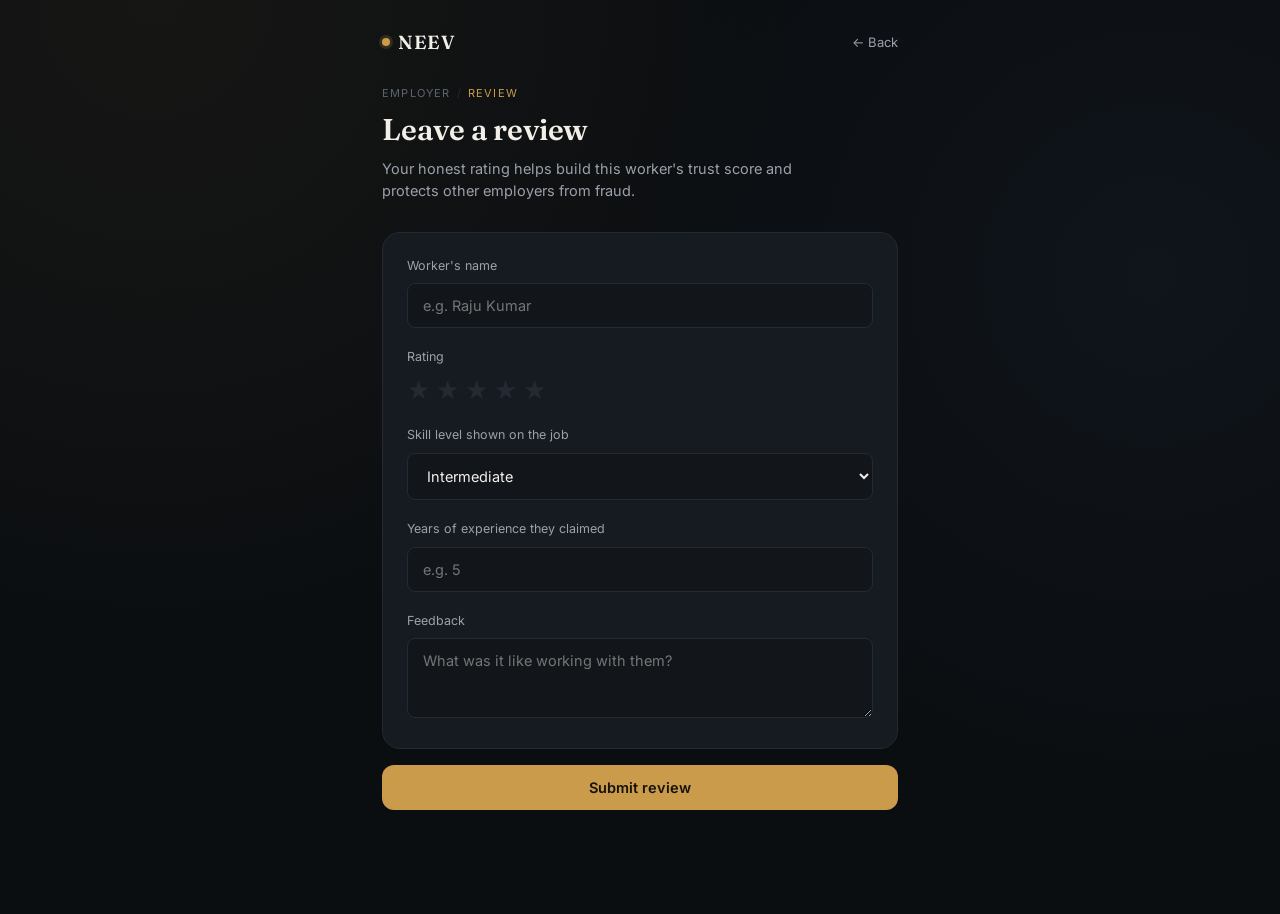
==== Frontend/Employer/review.html @ bcd95c90 "new ui" ====
<!DOCTYPE html>
<html lang="hi">
<head>
<meta charset="UTF-8" />
<meta name="viewport" content="width=device-width, initial-scale=1.0"/>
<title>NEEV — Leave a Review</title>
<link rel="stylesheet" href="../css/style.css">
</head>
<body>
<div class="shell">
  <div class="topbar">
    <a href="../index.html" class="brandmark"><span class="seal-dot"></span>NEEV</a>
    <a href="verify.html" class="back-link">← Back</a>
  </div>

  <nav class="crumbs">Employer <span class="sep">/</span> <span class="on">Review</span></nav>
  <h1>Leave a review</h1>
  <p class="lede">Your honest rating helps build this worker's trust score and protects other employers from fraud.</p>

  <div class="card">
    <div class="field">
      <label>Worker's name</label>
      <input type="text" id="workerName" placeholder="e.g. Raju Kumar" />
    </div>

    <div class="field">
      <label>Rating</label>
      <div class="stars" id="stars">
        <button data-v="1" onclick="setRating(1)">★</button>
        <button data-v="2" onclick="setRating(2)">★</button>
        <button data-v="3" onclick="setRating(3)">★</button>
        <button data-v="4" onclick="setRating(4)">★</button>
        <button data-v="5" onclick="setRating(5)">★</button>
      </div>
    </div>

    <div class="field">
      <label>Skill level shown on the job</label>
      <select id="skillLevel">
        <option value="beginner">Beginner</option>
        <option value="intermediate" selected>Intermediate</option>
        <option value="expert">Expert</option>
      </select>
    </div>

    <div class="field">
      <label>Years of experience they claimed</label>
      <input type="number" id="claimedYears" min="0" placeholder="e.g. 5" />
    </div>

    <div class="field" style="margin-bottom:0;">
      <label>Feedback</label>
      <textarea id="feedback" placeholder="What was it like working with them?"></textarea>
    </div>
  </div>

  <button class="btn btn-primary" id="submitBtn" onclick="submitReview()">Submit review</button>
  <div class="status-line" id="status"></div>
</div>

<script src="../js/api.js"></script>
<script>
  const params = new URLSearchParams(window.location.search);
  if (params.get('worker')) document.getElementById('workerName').value = params.get('worker');

  let rating = 0;
  function setRating(v) {
    rating = v;
    document.querySelectorAll('#stars button').forEach(b => {
      b.classList.toggle('on', Number(b.dataset.v) <= v);
    });
  }

  async function submitReview() {
    const worker_name = document.getElementById('workerName').value.trim();
    const feedback = document.getElementById('feedback').value.trim();
    const skill_level = document.getElementById('skillLevel').value;
    const claimed_experience_years = Number(document.getElementById('claimedYears').value || 0);

    if (!worker_name) return setStatus('Worker ka naam likho.', 'error');
    if (!rating) return setStatus('Rating select karo.', 'error');

    setStatus('Submitting…', '');
    document.getElementById('submitBtn').disabled = true;

    try {
      await neevFetch('/add-review', {
        method: 'POST',
        headers: { 'Content-Type': 'application/json' },
        body: JSON.stringify({ worker_name, rating, feedback, skill_level, claimed_experience_years })
      });
      setStatus('✓ Review submitted. Thanks for keeping NEEV honest.', 'success');
      document.getElementById('submitBtn').innerText = 'Review submitted ✓';
    } catch (err) {
      setStatus('Could not submit — try again in a moment.', 'error');
      document.getElementById('submitBtn').disabled = false;
    }
  }

  function setStatus(msg, type) {
    const el = document.getElementById('status');
    el.innerText = msg;
    el.className = 'status-line ' + type;
  }
</script>
</body>
</html>
---- Frontend/css/style.css ----
/* ============================================================
   NEEV — design tokens
   Identity: a worker's skill credential treated like a sealed
   civic document — ledger rows, wax-seal verification stamp,
   brass + slate, ruled paper texture on the passport card.
   ============================================================ */

@import url('https://fonts.googleapis.com/css2?family=Fraunces:opsz,wght@9..144,400;9..144,500;9..144,600;9..144,700&family=Inter:wght@400;500;600;700&family=JetBrains+Mono:wght@400;500&display=swap');

:root{
  --bg:        #0B0E11;
  --bg-raised: #12161B;
  --bg-card:   #161B21;
  --line:      #232a32;
  --line-soft: #1c2128;

  --ink:       #F2EFE9;
  --ink-dim:   #9aa1ab;
  --ink-faint: #5b6470;

  --brass:     #C99B4B;
  --brass-dim: #8a6a36;
  --brass-glow: rgba(201,155,75,0.18);

  --good:      #3FA873;
  --good-bg:   #0e1f17;
  --bad:       #D1495B;
  --bad-bg:    #241214;
  --info:      #5C8BD6;

  --radius-lg: 18px;
  --radius-md: 12px;
  --radius-sm: 8px;

  --display: 'Fraunces', serif;
  --body: 'Inter', sans-serif;
  --mono: 'JetBrains Mono', monospace;
}

*{ margin:0; padding:0; box-sizing:border-box; }

html{ scroll-behavior:smooth; }

body{
  background: var(--bg);
  background-image:
    radial-gradient(circle at 12% 0%, rgba(201,155,75,0.06), transparent 45%),
    radial-gradient(circle at 90% 30%, rgba(92,139,214,0.05), transparent 40%);
  color: var(--ink);
  font-family: var(--body);
  min-height: 100vh;
  line-height: 1.5;
  -webkit-font-smoothing: antialiased;
}

a{ color: inherit; }

/* ---------- layout shell ---------- */
.shell{
  max-width: 560px;
  margin: 0 auto;
  padding: 28px 22px 72px;
  min-height: 100vh;
}

.topbar{
  display:flex;
  align-items:center;
  justify-content:space-between;
  margin-bottom: 28px;
}

.brandmark{
  font-family: var(--display);
  font-weight: 600;
  font-size: 19px;
  letter-spacing: 0.5px;
  display:flex;
  align-items:center;
  gap:8px;
  text-decoration:none;
  color: var(--ink);
}
.brandmark .seal-dot{
  width:8px; height:8px; border-radius:50%;
  background: var(--brass);
  box-shadow: 0 0 0 3px var(--brass-glow);
}

.back-link{
  font-size: 13px;
  color: var(--ink-dim);
  text-decoration:none;
  display:flex;
  align-items:center;
  gap:6px;
  transition: color .15s;
}
.back-link:hover{ color: var(--ink); }

nav.crumbs{
  display:flex;
  gap:6px;
  font-size: 11px;
  color: var(--ink-faint);
  text-transform:uppercase;
  letter-spacing: 1.2px;
  margin-bottom: 6px;
}
nav.crumbs .sep{ color: var(--line); }
nav.crumbs .on{ color: var(--brass); }

/* ---------- headings ---------- */
h1{
  font-family: var(--display);
  font-weight: 600;
  font-size: 30px;
  letter-spacing: -0.2px;
  margin-bottom: 6px;
}
.lede{
  color: var(--ink-dim);
  font-size: 14.5px;
  margin-bottom: 30px;
  max-width: 440px;
}

.eyebrow{
  font-size: 10.5px;
  text-transform: uppercase;
  letter-spacing: 1.6px;
  color: var(--ink-faint);
  margin-bottom: 10px;
  display:flex;
  align-items:center;
  gap:8px;
}
.eyebrow::after{
  content:"";
  flex:1;
  height:1px;
  background: var(--line-soft);
}

/* ---------- cards ---------- */
.card{
  background: var(--bg-card);
  border: 1px solid var(--line);
  border-radius: var(--radius-lg);
  padding: 24px;
  margin-bottom: 16px;
}

.passport{
  background:
    repeating-linear-gradient(
      to bottom,
      transparent 0px, transparent 37px,
      var(--line-soft) 37px, var(--line-soft) 38px
    ),
    linear-gradient(165deg, #171c22, #12161b 60%);
  border: 1px solid var(--line);
  border-radius: var(--radius-lg);
  padding: 28px;
  position: relative;
  overflow: hidden;
}
.passport::before{
  content:"";
  position:absolute; inset:0;
  background: linear-gradient(180deg, var(--brass-glow), transparent 30%);
  pointer-events:none;
  opacity:.5;
}

/* ---------- seal badge (signature element) ---------- */
.seal{
  width: 76px; height: 76px;
  border-radius: 50%;
  border: 1.5px solid var(--brass);
  display:flex; align-items:center; justify-content:center;
  position: relative;
  flex-shrink:0;
  background: radial-gradient(circle, rgba(201,155,75,0.12), transparent 70%);
}
.seal::before, .seal::after{
  content:"";
  position:absolute;
  inset: 6px;
  border-radius:50%;
  border: 1px dashed var(--brass-dim);
}
.seal::after{ inset: 6px; transform: rotate(8deg); opacity:.6; }
.seal-mark{
  font-family: var(--display);
  font-weight: 700;
  font-size: 22px;
  color: var(--brass);
  position:relative; z-index:1;
}
@keyframes stampIn{
  0%{ transform: scale(2.2) rotate(-18deg); opacity:0; }
  60%{ transform: scale(0.92) rotate(4deg); opacity:1; }
  100%{ transform: scale(1) rotate(0); opacity:1; }
}
.seal.stamp{ animation: stampIn .55s cubic-bezier(.2,.9,.3,1.2) both; }

/* ---------- worker identity row ---------- */
.identity{
  display:flex;
  align-items:center;
  gap:16px;
  margin-bottom: 22px;
}
.identity .name{
  font-family: var(--display);
  font-size: 23px;
  font-weight: 600;
}
.identity .tag{
  font-size: 12px;
  color: var(--good);
  display:flex; align-items:center; gap:5px;
  margin-top:3px;
}
.identity .tag .dot{ width:5px; height:5px; border-radius:50%; background:var(--good); }

/* ---------- ledger rows (skills / nsqf) ---------- */
.ledger-row{
  display:flex;
  justify-content:space-between;
  align-items:center;
  padding: 11px 0;
  border-bottom: 1px solid var(--line-soft);
  font-size: 13.5px;
}
.ledger-row:last-child{ border-bottom:none; }
.ledger-row.muted{ opacity:.35; }
.ledger-skill{ color: var(--ink); }
.ledger-skill .yrs{ color: var(--ink-faint); font-size:11.5px; margin-left:6px; }
.ledger-right{ display:flex; gap:8px; align-items:center; }

.pill{
  font-size: 11.5px;
  padding: 3px 10px;
  border-radius: 20px;
  border: 1px solid var(--line);
  color: var(--ink-dim);
  white-space:nowrap;
}
.pill.level{ border-color:#3a4a73; color:#9db4e8; background:#11182b; }
.pill.brass{ border-color: var(--brass-dim); color: var(--brass); background:#1c160a; }
.pill.good{ border-color:#1f5c3f; color:var(--good); background:var(--good-bg); }
.pill.bad{ border-color:#7a2533; color:var(--bad); background:var(--bad-bg); }
.pill.conf-high{ color:var(--good); }
.pill.conf-medium{ color:var(--brass); }
.pill.conf-low{ color:var(--bad); }

/* skill chips (confirm step) */
.chips{ display:flex; flex-wrap:wrap; gap:9px; }
.chip{
  display:flex; align-items:center; gap:8px;
  background: var(--good-bg);
  border: 1px solid #1f5c3f;
  color: var(--good);
  padding: 7px 8px 7px 14px;
  border-radius: 20px;
  font-size: 13px;
}
.chip.removed{
  background: transparent;
  border-color: var(--line);
  color: var(--ink-faint);
  text-decoration: line-through;
}
.chip button{
  background:none; border:none; cursor:pointer;
  color: inherit; font-size:15px; line-height:1;
  width:18px; height:18px; border-radius:50%;
  display:flex; align-items:center; justify-content:center;
}
.chip button:hover{ background: rgba(255,255,255,0.08); }

/* ---------- buttons ---------- */
.btn{
  width:100%;
  padding: 14px 18px;
  border-radius: var(--radius-md);
  border: none;
  font-family: var(--body);
  font-size: 14.5px;
  font-weight: 600;
  cursor: pointer;
  display:flex; align-items:center; justify-content:center; gap:8px;
  transition: transform .12s, filter .15s, background .15s;
  text-decoration:none;
}
.btn:active{ transform: scale(0.98); }
.btn:disabled{ opacity:.4; cursor:not-allowed; transform:none; }

.btn-primary{ background: var(--brass); color: #16110a; }
.btn-primary:hover:not(:disabled){ filter: brightness(1.08); }

.btn-good{ background: var(--good); color: #06140d; }
.btn-good:hover:not(:disabled){ filter: brightness(1.08); }

.btn-ghost{
  background: transparent;
  border: 1px solid var(--line);
  color: var(--ink-dim);
}
.btn-ghost:hover{ border-color: var(--ink-faint); color: var(--ink); }

.btn-whatsapp{ background:#25D366; color:#06210f; }

.btn-row{ display:flex; gap:10px; }

/* ---------- inputs ---------- */
.field{ margin-bottom: 20px; }
.field label{
  display:block;
  font-size: 12.5px;
  color: var(--ink-dim);
  margin-bottom: 8px;
}
.field input, .field textarea, .field select{
  width:100%;
  padding: 13px 15px;
  background: var(--bg-raised);
  border: 1px solid var(--line);
  border-radius: var(--radius-sm);
  color: var(--ink);
  font-family: var(--body);
  font-size: 14.5px;
  outline:none;
  transition: border-color .15s;
}
.field input:focus, .field textarea:focus, .field select:focus{ border-color: var(--brass); }
.field textarea{ resize:vertical; min-height:80px; }

.stars{ display:flex; gap:6px; }
.stars button{
  background:none; border:none; cursor:pointer;
  font-size:26px; color: var(--line);
  transition: color .12s, transform .12s;
}
.stars button.on{ color: var(--brass); }
.stars button:hover{ transform: scale(1.12); }

/* ---------- status / banners ---------- */
.status-line{
  font-size: 13px;
  color: var(--brass);
  text-align:center;
  margin-top: 14px;
  min-height: 18px;
}
.status-line.error{ color: var(--bad); }
.status-line.success{ color: var(--good); }

.banner{
  display:inline-flex;
  align-items:center;
  gap:7px;
  padding: 7px 16px;
  border-radius: 20px;
  font-size: 12.5px;
  font-weight:600;
  margin-bottom: 18px;
}
.banner.good{ background: var(--good-bg); border:1px solid #1f5c3f; color: var(--good); }
.banner.bad{ background: var(--bad-bg); border:1px solid #7a2533; color: var(--bad); }
.banner.info{ background:#0f1722; border:1px solid #2a3c57; color: var(--info); }

/* ---------- mic / record ---------- */
.mic-wrap{ display:flex; flex-direction:column; align-items:center; margin: 30px 0 18px; }
.mic-btn{
  width: 96px; height: 96px;
  border-radius:50%;
  background: var(--good);
  border:none; cursor:pointer;
  font-size: 32px;
  display:flex; align-items:center; justify-content:center;
  box-shadow: 0 0 0 0 rgba(63,168,115,0.45);
  transition: transform .15s, background .2s;
}
.mic-btn:hover{ transform: scale(1.04); }
.mic-btn.recording{
  background: var(--bad);
  animation: ring 1.4s infinite;
}
@keyframes ring{
  0%{ box-shadow: 0 0 0 0 rgba(209,73,91,0.45); }
  70%{ box-shadow: 0 0 0 16px rgba(209,73,91,0); }
  100%{ box-shadow: 0 0 0 0 rgba(209,73,91,0); }
}

/* ---------- nav grid (home) ---------- */
.grid-cards{ display:flex; flex-direction:column; gap:12px; }
.nav-card{
  display:flex; align-items:center; gap:16px;
  background: var(--bg-card);
  border: 1px solid var(--line);
  border-radius: var(--radius-lg);
  padding: 20px 22px;
  text-decoration:none;
  color: var(--ink);
  transition: border-color .15s, transform .15s, background .15s;
}
.nav-card:hover{ border-color: var(--brass-dim); transform: translateY(-2px); background:#191f26; }
.nav-card .icon{
  width:46px; height:46px; border-radius:12px;
  display:flex; align-items:center; justify-content:center;
  font-size:20px; flex-shrink:0;
  background: var(--bg-raised);
  border:1px solid var(--line);
}
.nav-card .title{ font-family:var(--display); font-weight:600; font-size:16.5px; margin-bottom:2px; }
.nav-card .desc{ font-size:12.5px; color: var(--ink-dim); line-height:1.5; }
.nav-card .arrow{ margin-left:auto; color: var(--ink-faint); }

/* ---------- stat tiles ---------- */
.stat-grid{ display:grid; grid-template-columns: 1fr 1fr; gap:12px; margin-bottom:16px; }
.stat-tile{
  background: var(--bg-card);
  border: 1px solid var(--line);
  border-radius: var(--radius-md);
  padding: 18px;
}
.stat-tile .num{ font-family: var(--display); font-size: 28px; font-weight:600; color: var(--brass); }
.stat-tile .label{ font-size:11.5px; color: var(--ink-dim); margin-top:4px; text-transform:uppercase; letter-spacing:1px; }

/* ---------- qr ---------- */
.qr-frame{
  background:#fff;
  border-radius:16px;
  padding:22px;
  display:flex; flex-direction:column; align-items:center;
  margin-bottom:16px;
}
.qr-frame img{ width:200px; height:200px; }
.qr-frame .cap{ color:#555; font-size:11.5px; margin-top:10px; }

.hash-box{
  background: var(--bg-raised);
  border:1px solid var(--line);
  border-radius:10px;
  padding:13px 16px;
  margin-bottom:18px;
}
.hash-box .lbl{ font-size:10.5px; color:var(--ink-faint); text-transform:uppercase; letter-spacing:1px; margin-bottom:5px; }
.hash-box .val{ font-family:var(--mono); font-size:10.5px; color:var(--ink-faint); word-break:break-all; }

/* ---------- scan options ---------- */
.opt-row{ display:flex; gap:10px; margin-bottom:20px; }
.opt-btn{
  flex:1;
  padding: 12px;
  border-radius: 10px;
  border: 1px solid var(--line);
  background: var(--bg-card);
  color: var(--ink-dim);
  font-size: 13px;
  cursor:pointer;
  text-align:center;
  transition: all .15s;
}
.opt-btn.active{ border-color: var(--brass); color: var(--ink); background:#1c1810; }

video{ width:100%; border-radius:12px; border:1px solid var(--line); }
.upload-area{
  border: 2px dashed var(--line);
  border-radius:12px;
  padding: 36px;
  text-align:center;
  cursor:pointer;
  transition: border-color .15s;
}
.upload-area:hover{ border-color: var(--brass); }

/* ---------- endorsement list ---------- */
.endorse-item{
  border-bottom:1px solid var(--line-soft);
  padding: 14px 0;
}
.endorse-item:last-child{ border-bottom:none; }
.endorse-item .who{ font-size:13.5px; font-weight:600; }
.endorse-item .role{ font-size:11.5px; color: var(--brass); margin-left:6px; }
.endorse-item .dur{ font-size:11.5px; color:var(--ink-faint); }
.endorse-item .cmt{ font-size:13px; color: var(--ink-dim); margin-top:5px; line-height:1.5; }

.empty-state{
  text-align:center;
  padding: 30px 10px;
  color: var(--ink-faint);
  font-size: 13px;
}

/* footer */
.footer-note{
  text-align:center;
  font-size:11.5px;
  color: var(--ink-faint);
  margin-top: 36px;
  letter-spacing:.3px;
}

@media (prefers-reduced-motion: reduce){
  *{ animation:none !important; transition:none !important; }
}
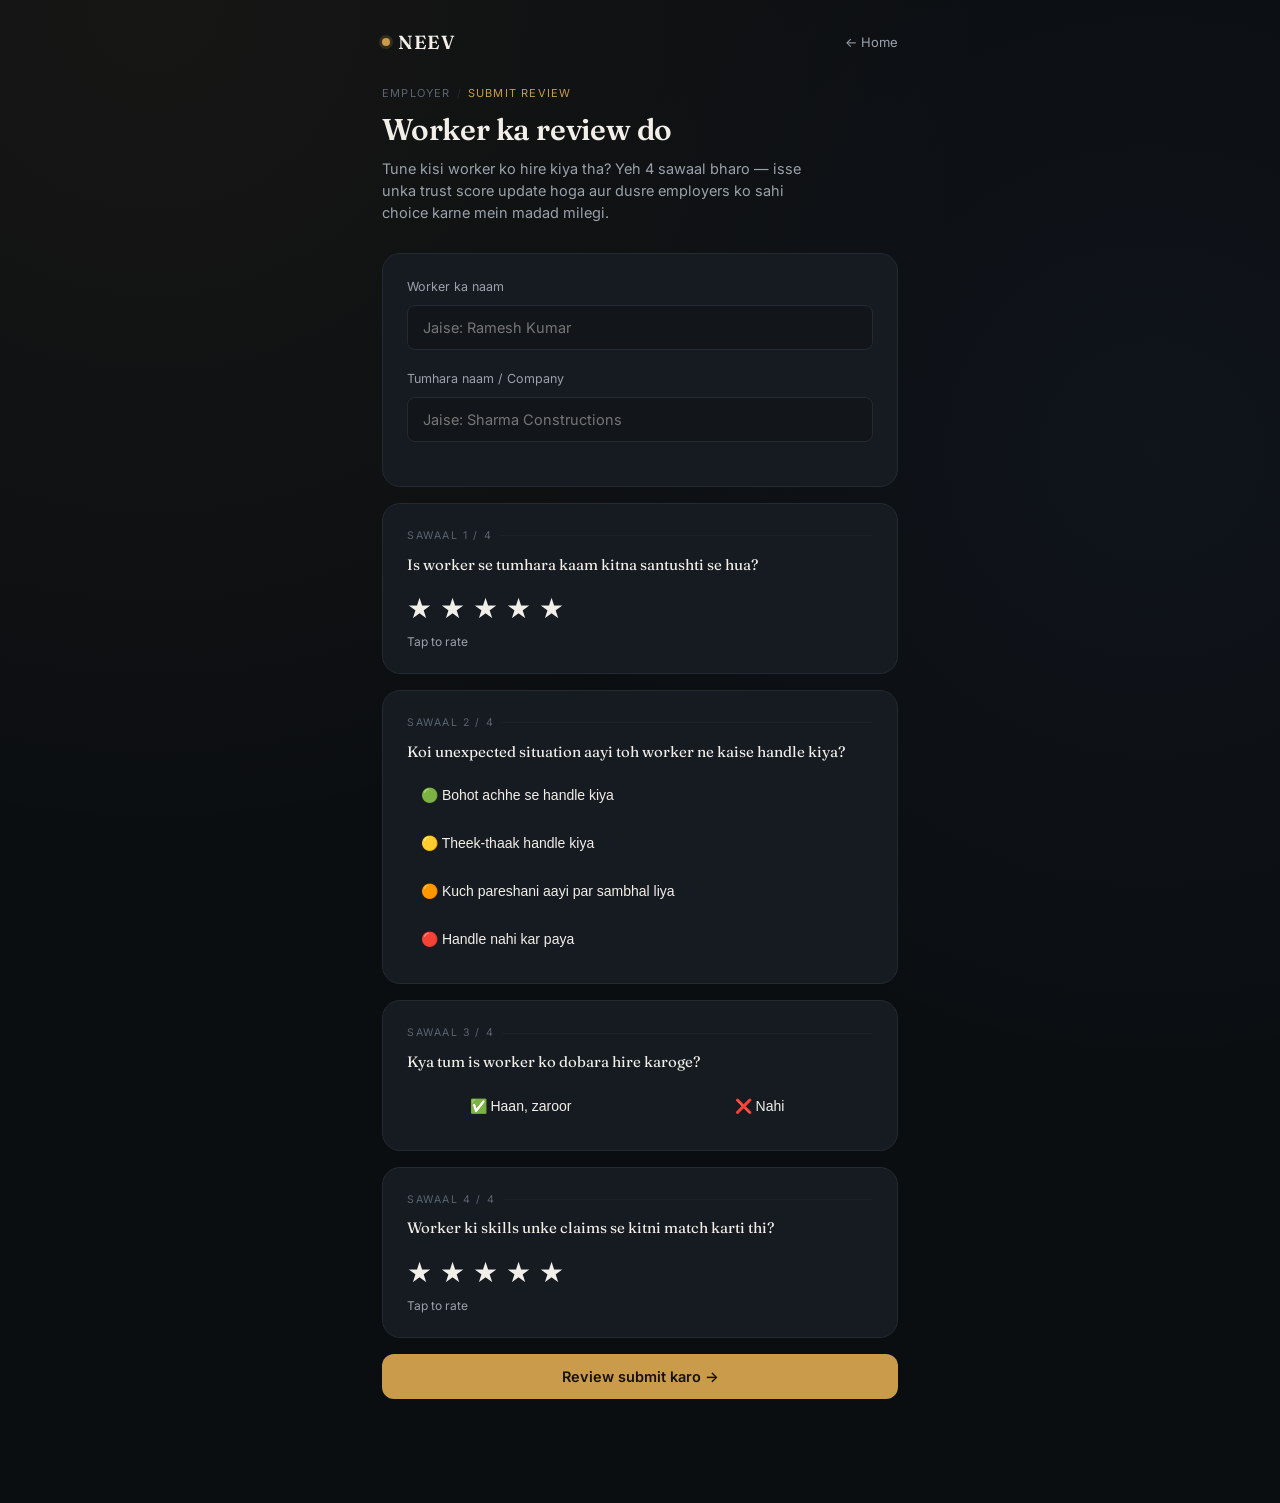
==== commit c52d3660: "Permanent QR + MCQ system" ====
--- a/Frontend/Employer/review.html
+++ b/Frontend/Employer/review.html
@@ -1,107 +1,201 @@
 <!DOCTYPE html>
 <html lang="hi">
 <head>
-<meta charset="UTF-8" />
+<meta charset="UTF-8"/>
 <meta name="viewport" content="width=device-width, initial-scale=1.0"/>
-<title>NEEV — Leave a Review</title>
+<title>NEEV — Employer Review</title>
 <link rel="stylesheet" href="../css/style.css">
 </head>
 <body>
 <div class="shell">
   <div class="topbar">
     <a href="../index.html" class="brandmark"><span class="seal-dot"></span>NEEV</a>
-    <a href="verify.html" class="back-link">← Back</a>
-  </div>
-
-  <nav class="crumbs">Employer <span class="sep">/</span> <span class="on">Review</span></nav>
-  <h1>Leave a review</h1>
-  <p class="lede">Your honest rating helps build this worker's trust score and protects other employers from fraud.</p>
+    <a href="../index.html" class="back-link">← Home</a>
+  </div>
+  <nav class="crumbs">Employer <span class="sep">/</span> <span class="on">Submit Review</span></nav>
+
+  <h1>Worker ka review do</h1>
+  <p class="lede">Tune kisi worker ko hire kiya tha? Yeh 4 sawaal bharo — isse unka trust score update hoga aur dusre employers ko sahi choice karne mein madad milegi.</p>
 
   <div class="card">
     <div class="field">
-      <label>Worker's name</label>
-      <input type="text" id="workerName" placeholder="e.g. Raju Kumar" />
-    </div>
-
+      <label>Worker ka naam</label>
+      <input type="text" id="workerName" placeholder="Jaise: Ramesh Kumar"/>
+    </div>
     <div class="field">
-      <label>Rating</label>
-      <div class="stars" id="stars">
-        <button data-v="1" onclick="setRating(1)">★</button>
-        <button data-v="2" onclick="setRating(2)">★</button>
-        <button data-v="3" onclick="setRating(3)">★</button>
-        <button data-v="4" onclick="setRating(4)">★</button>
-        <button data-v="5" onclick="setRating(5)">★</button>
-      </div>
-    </div>
-
-    <div class="field">
-      <label>Skill level shown on the job</label>
-      <select id="skillLevel">
-        <option value="beginner">Beginner</option>
-        <option value="intermediate" selected>Intermediate</option>
-        <option value="expert">Expert</option>
-      </select>
-    </div>
-
-    <div class="field">
-      <label>Years of experience they claimed</label>
-      <input type="number" id="claimedYears" min="0" placeholder="e.g. 5" />
-    </div>
-
-    <div class="field" style="margin-bottom:0;">
-      <label>Feedback</label>
-      <textarea id="feedback" placeholder="What was it like working with them?"></textarea>
-    </div>
-  </div>
-
-  <button class="btn btn-primary" id="submitBtn" onclick="submitReview()">Submit review</button>
-  <div class="status-line" id="status"></div>
+      <label>Tumhara naam / Company</label>
+      <input type="text" id="employerName" placeholder="Jaise: Sharma Constructions"/>
+    </div>
+  </div>
+
+  <!-- Q1 -->
+  <div class="card">
+    <div class="eyebrow">Sawaal 1 / 4</div>
+    <p style="font-size:15px;font-family:var(--display);margin-bottom:16px;">Is worker se tumhara kaam kitna santushti se hua?</p>
+    <div class="star-row" id="q1Stars">
+      <button class="star-btn" data-q="q1" data-val="1" onclick="setRating('q1',1)">★</button>
+      <button class="star-btn" data-q="q1" data-val="2" onclick="setRating('q1',2)">★</button>
+      <button class="star-btn" data-q="q1" data-val="3" onclick="setRating('q1',3)">★</button>
+      <button class="star-btn" data-q="q1" data-val="4" onclick="setRating('q1',4)">★</button>
+      <button class="star-btn" data-q="q1" data-val="5" onclick="setRating('q1',5)">★</button>
+    </div>
+    <div class="rating-label" id="q1Label">Tap to rate</div>
+  </div>
+
+  <!-- Q2 -->
+  <div class="card">
+    <div class="eyebrow">Sawaal 2 / 4</div>
+    <p style="font-size:15px;font-family:var(--display);margin-bottom:12px;">Koi unexpected situation aayi toh worker ne kaise handle kiya?</p>
+    <div class="mcq-options" id="q2Options">
+      <button class="mcq-btn" onclick="setMCQ('q2', 'Bohot achhe se handle kiya')">🟢 Bohot achhe se handle kiya</button>
+      <button class="mcq-btn" onclick="setMCQ('q2', 'Theek-thaak handle kiya')">🟡 Theek-thaak handle kiya</button>
+      <button class="mcq-btn" onclick="setMCQ('q2', 'Kuch pareshani aayi par sambhal liya')">🟠 Kuch pareshani aayi par sambhal liya</button>
+      <button class="mcq-btn" onclick="setMCQ('q2', 'Handle nahi kar paya / Koi unexpected situation nahi aayi')">🔴 Handle nahi kar paya</button>
+    </div>
+  </div>
+
+  <!-- Q3 -->
+  <div class="card">
+    <div class="eyebrow">Sawaal 3 / 4</div>
+    <p style="font-size:15px;font-family:var(--display);margin-bottom:12px;">Kya tum is worker ko dobara hire karoge?</p>
+    <div style="display:flex;gap:12px;">
+      <button class="mcq-btn rehire-btn" id="rehireYes" onclick="setRehire(true)">✅ Haan, zaroor</button>
+      <button class="mcq-btn rehire-btn" id="rehireNo" onclick="setRehire(false)">❌ Nahi</button>
+    </div>
+  </div>
+
+  <!-- Q4 -->
+  <div class="card">
+    <div class="eyebrow">Sawaal 4 / 4</div>
+    <p style="font-size:15px;font-family:var(--display);margin-bottom:16px;">Worker ki skills unke claims se kitni match karti thi?</p>
+    <div class="star-row" id="q4Stars">
+      <button class="star-btn" data-q="q4" data-val="1" onclick="setRating('q4',1)">★</button>
+      <button class="star-btn" data-q="q4" data-val="2" onclick="setRating('q4',2)">★</button>
+      <button class="star-btn" data-q="q4" data-val="3" onclick="setRating('q4',3)">★</button>
+      <button class="star-btn" data-q="q4" data-val="4" onclick="setRating('q4',4)">★</button>
+      <button class="star-btn" data-q="q4" data-val="5" onclick="setRating('q4',5)">★</button>
+    </div>
+    <div class="rating-label" id="q4Label">Tap to rate</div>
+  </div>
+
+  <button class="btn btn-primary" id="submitBtn" onclick="submitReview()">Review submit karo →</button>
+  <div class="status-line" id="submitStatus"></div>
+
+  <!-- Result -->
+  <div id="resultArea" style="display:none;margin-top:16px;"></div>
 </div>
 
 <script src="../js/api.js"></script>
 <script>
-  const params = new URLSearchParams(window.location.search);
-  if (params.get('worker')) document.getElementById('workerName').value = params.get('worker');
-
-  let rating = 0;
-  function setRating(v) {
-    rating = v;
-    document.querySelectorAll('#stars button').forEach(b => {
-      b.classList.toggle('on', Number(b.dataset.v) <= v);
+const BACKEND = window.NEEV_API || 'https://neev-1.onrender.com';
+
+const state = { q1: null, q2: null, q3: null, q4: null };
+
+const q1Labels = ['', 'Bilkul nahi', 'Theek-thaak', 'Average', 'Achha', 'Bohot achha'];
+const q4Labels = ['', 'Bilkul match nahi', 'Kam match ki', 'Theek-thaak', 'Zyada match ki', 'Bilkul sahi thi'];
+
+function setRating(q, val) {
+  state[q] = val;
+  const stars = document.querySelectorAll(`.star-btn[data-q="${q}"]`);
+  stars.forEach(s => {
+    s.classList.toggle('active', parseInt(s.dataset.val) <= val);
+  });
+  const labels = q === 'q1' ? q1Labels : q4Labels;
+  document.getElementById(`${q}Label`).innerText = labels[val];
+}
+
+function setMCQ(q, val) {
+  state[q] = val;
+  document.querySelectorAll('#q2Options .mcq-btn').forEach(b => {
+    b.classList.toggle('selected', b.innerText.includes(val.substring(3, 15)));
+  });
+}
+
+function setRehire(val) {
+  state.q3 = val;
+  document.getElementById('rehireYes').classList.toggle('selected', val === true);
+  document.getElementById('rehireNo').classList.toggle('selected', val === false);
+}
+
+async function submitReview() {
+  const workerName = document.getElementById('workerName').value.trim();
+  const employerName = document.getElementById('employerName').value.trim();
+
+  if (!workerName || !employerName) return setStatus('Worker aur employer ka naam bharo.', 'error');
+  if (!state.q1) return setStatus('Sawaal 1 ka jawab do (satisfaction rating).', 'error');
+  if (!state.q2) return setStatus('Sawaal 2 ka jawab do (unexpected handling).', 'error');
+  if (state.q3 === null) return setStatus('Sawaal 3 ka jawab do (rehire).', 'error');
+  if (!state.q4) return setStatus('Sawaal 4 ka jawab do (skill accuracy).', 'error');
+
+  document.getElementById('submitBtn').disabled = true;
+  setStatus('Submit ho raha hai…', '');
+
+  try {
+    const res = await fetch(`${BACKEND}/employer-mcq`, {
+      method: 'POST',
+      headers: { 'Content-Type': 'application/json' },
+      body: JSON.stringify({
+        worker_name: workerName,
+        employer_name: employerName,
+        q1_satisfaction: state.q1,
+        q2_unexpected: state.q2,
+        q3_would_rehire: state.q3,
+        q4_skill_accuracy: state.q4
+      })
     });
+
+    const data = await res.json();
+    if (!res.ok) throw new Error(data.detail || 'Failed');
+
+    setStatus('', '');
+    document.getElementById('resultArea').style.display = 'block';
+    document.getElementById('resultArea').innerHTML = `
+      <div class="banner good">✓ Review submit ho gaya</div>
+      <div class="passport">
+        <div class="identity">
+          <div class="seal stamp good"><span class="seal-mark">${Math.round(data.new_trust_score)}</span></div>
+          <div>
+            <div class="name">${workerName}</div>
+            <div class="tag" style="color:var(--ink-dim);">Updated Trust Score</div>
+          </div>
+        </div>
+        <div class="ledger-row">
+          <span class="ledger-skill">Kul reviews</span>
+          <span class="pill good">${data.total_mcq_reviews}</span>
+        </div>
+      </div>
+      <a href="../index.html" class="btn btn-ghost" style="margin-top:8px;">← Home</a>
+    `;
+  } catch(e) {
+    setStatus('Submit nahi hua — ' + e.message, 'error');
+    document.getElementById('submitBtn').disabled = false;
   }
-
-  async function submitReview() {
-    const worker_name = document.getElementById('workerName').value.trim();
-    const feedback = document.getElementById('feedback').value.trim();
-    const skill_level = document.getElementById('skillLevel').value;
-    const claimed_experience_years = Number(document.getElementById('claimedYears').value || 0);
-
-    if (!worker_name) return setStatus('Worker ka naam likho.', 'error');
-    if (!rating) return setStatus('Rating select karo.', 'error');
-
-    setStatus('Submitting…', '');
-    document.getElementById('submitBtn').disabled = true;
-
-    try {
-      await neevFetch('/add-review', {
-        method: 'POST',
-        headers: { 'Content-Type': 'application/json' },
-        body: JSON.stringify({ worker_name, rating, feedback, skill_level, claimed_experience_years })
-      });
-      setStatus('✓ Review submitted. Thanks for keeping NEEV honest.', 'success');
-      document.getElementById('submitBtn').innerText = 'Review submitted ✓';
-    } catch (err) {
-      setStatus('Could not submit — try again in a moment.', 'error');
-      document.getElementById('submitBtn').disabled = false;
-    }
-  }
-
-  function setStatus(msg, type) {
-    const el = document.getElementById('status');
-    el.innerText = msg;
-    el.className = 'status-line ' + type;
-  }
+}
+
+function setStatus(msg, type) {
+  const el = document.getElementById('submitStatus');
+  el.innerText = msg;
+  el.className = 'status-line ' + type;
+}
 </script>
+
+<style>
+.star-row { display:flex; gap:8px; margin-bottom:8px; }
+.star-btn {
+  font-size:28px; background:none; border:none; cursor:pointer;
+  color:var(--border); transition:color .15s;
+}
+.star-btn.active { color:#c9a227; }
+.rating-label { font-size:12px; color:var(--ink-dim); height:16px; }
+.mcq-options { display:flex; flex-direction:column; gap:8px; }
+.mcq-btn {
+  padding:12px 14px; border-radius:8px; border:1.5px solid var(--border);
+  background:var(--surface); color:var(--ink); font-size:14px;
+  text-align:left; cursor:pointer; transition:all .15s;
+}
+.mcq-btn.selected { border-color:var(--good); background:color-mix(in srgb,var(--good) 12%,transparent); }
+.mcq-btn:hover { border-color:var(--ink-dim); }
+.rehire-btn { flex:1; text-align:center; }
+</style>
 </body>
 </html>
